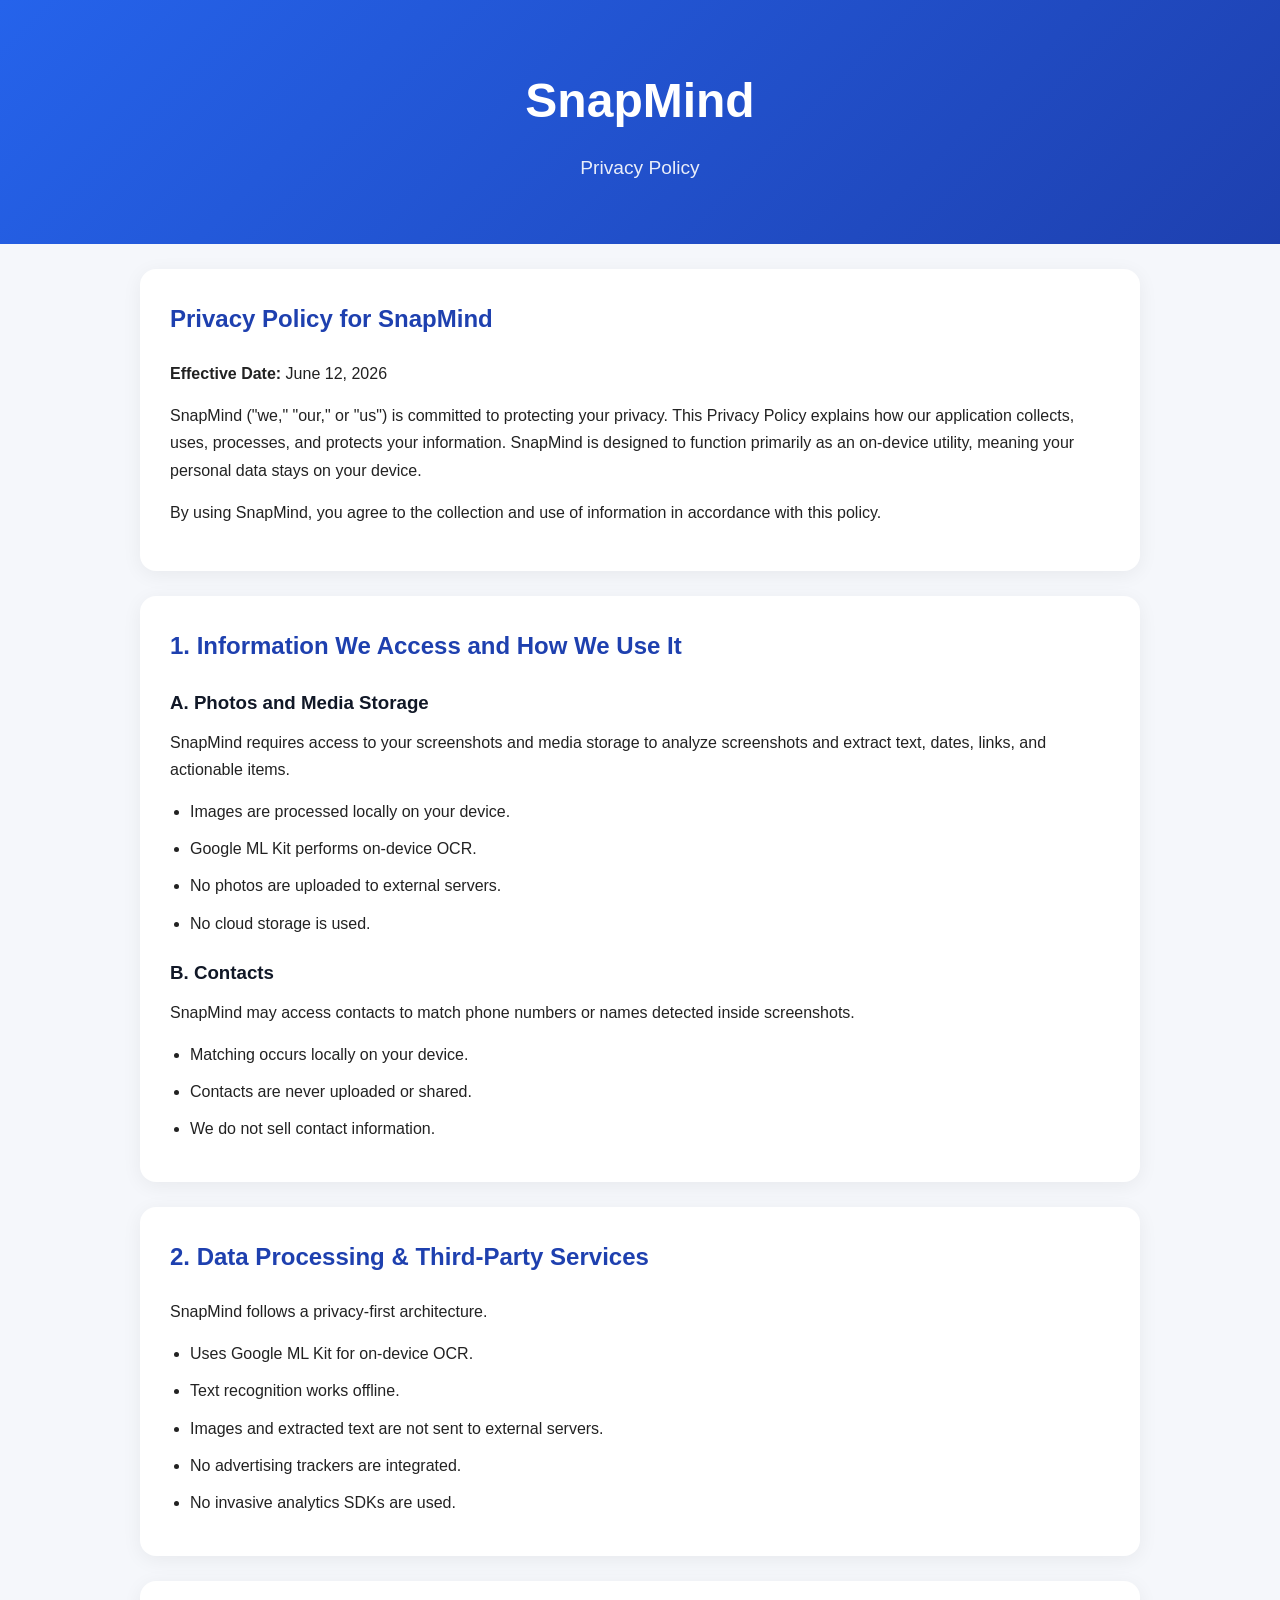
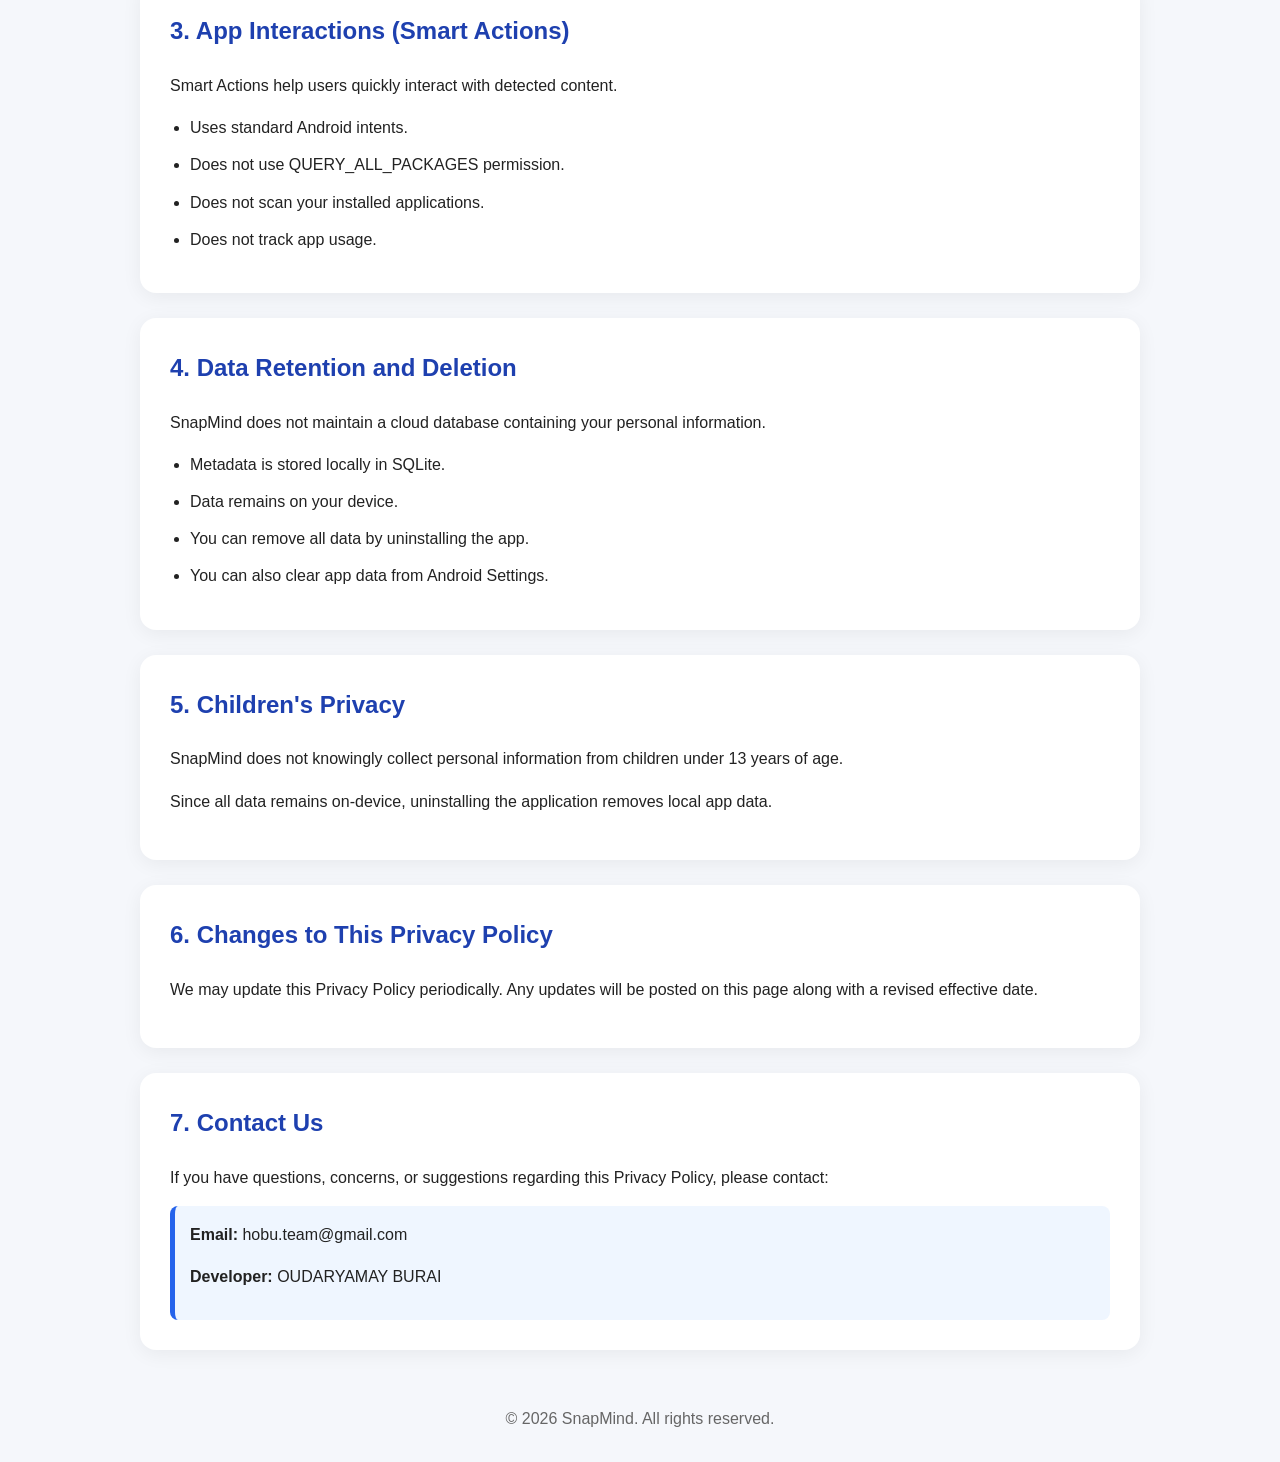
==== index.html @ 57ca498c "creating index.html and style.css" ====
<!DOCTYPE html>
<html lang="en">
<head>
    <meta charset="UTF-8">
    <meta name="viewport" content="width=device-width, initial-scale=1.0">
    <title>SnapMind Privacy Policy</title>
    <meta name="description" content="Privacy Policy for SnapMind - AI-powered screenshot organizer and smart actions app.">
    <link rel="stylesheet" href="style.css">
</head>
<body>

<header>
    <div class="container">
        <h1>SnapMind</h1>
        <p>Privacy Policy</p>
    </div>
</header>

<main class="container">

    <section class="card">
        <h2>Privacy Policy for SnapMind</h2>
        <p><strong>Effective Date:</strong> June 12, 2026</p>

        <p>
            SnapMind ("we," "our," or "us") is committed to protecting your privacy.
            This Privacy Policy explains how our application collects, uses,
            processes, and protects your information.
            SnapMind is designed to function primarily as an on-device utility,
            meaning your personal data stays on your device.
        </p>

        <p>
            By using SnapMind, you agree to the collection and use of information
            in accordance with this policy.
        </p>
    </section>

    <section class="card">
        <h2>1. Information We Access and How We Use It</h2>

        <h3>A. Photos and Media Storage</h3>
        <p>
            SnapMind requires access to your screenshots and media storage
            to analyze screenshots and extract text, dates, links,
            and actionable items.
        </p>

        <ul>
            <li>Images are processed locally on your device.</li>
            <li>Google ML Kit performs on-device OCR.</li>
            <li>No photos are uploaded to external servers.</li>
            <li>No cloud storage is used.</li>
        </ul>

        <h3>B. Contacts</h3>
        <p>
            SnapMind may access contacts to match phone numbers or names
            detected inside screenshots.
        </p>

        <ul>
            <li>Matching occurs locally on your device.</li>
            <li>Contacts are never uploaded or shared.</li>
            <li>We do not sell contact information.</li>
        </ul>
    </section>

    <section class="card">
        <h2>2. Data Processing & Third-Party Services</h2>

        <p>
            SnapMind follows a privacy-first architecture.
        </p>

        <ul>
            <li>Uses Google ML Kit for on-device OCR.</li>
            <li>Text recognition works offline.</li>
            <li>Images and extracted text are not sent to external servers.</li>
            <li>No advertising trackers are integrated.</li>
            <li>No invasive analytics SDKs are used.</li>
        </ul>
    </section>

    <section class="card">
        <h2>3. App Interactions (Smart Actions)</h2>

        <p>
            Smart Actions help users quickly interact with detected content.
        </p>

        <ul>
            <li>Uses standard Android intents.</li>
            <li>Does not use QUERY_ALL_PACKAGES permission.</li>
            <li>Does not scan your installed applications.</li>
            <li>Does not track app usage.</li>
        </ul>
    </section>

    <section class="card">
        <h2>4. Data Retention and Deletion</h2>

        <p>
            SnapMind does not maintain a cloud database containing your
            personal information.
        </p>

        <ul>
            <li>Metadata is stored locally in SQLite.</li>
            <li>Data remains on your device.</li>
            <li>You can remove all data by uninstalling the app.</li>
            <li>You can also clear app data from Android Settings.</li>
        </ul>
    </section>

    <section class="card">
        <h2>5. Children's Privacy</h2>

        <p>
            SnapMind does not knowingly collect personal information from
            children under 13 years of age.
        </p>

        <p>
            Since all data remains on-device, uninstalling the application
            removes local app data.
        </p>
    </section>

    <section class="card">
        <h2>6. Changes to This Privacy Policy</h2>

        <p>
            We may update this Privacy Policy periodically.
            Any updates will be posted on this page along with a revised
            effective date.
        </p>
    </section>

    <section class="card">
        <h2>7. Contact Us</h2>

        <p>
            If you have questions, concerns, or suggestions regarding
            this Privacy Policy, please contact:
        </p>

        <div class="contact-box">
            <p><strong>Email:</strong> hobu.team@gmail.com</p>
            <p><strong>Developer:</strong> OUDARYAMAY BURAI</p>
        </div>
    </section>

</main>

<footer>
    <div class="container">
        <p>© 2026 SnapMind. All rights reserved.</p>
    </div>
</footer>

</body>
</html>
---- style.css ----
* {
    margin: 0;
    padding: 0;
    box-sizing: border-box;
}

body {
    font-family: Inter, Segoe UI, Arial, sans-serif;
    background: #f5f7fb;
    color: #222;
    line-height: 1.7;
}

.container {
    width: 90%;
    max-width: 1000px;
    margin: auto;
}

header {
    background: linear-gradient(135deg, #2563eb, #1e40af);
    color: white;
    padding: 60px 20px;
    text-align: center;
}

header h1 {
    font-size: 3rem;
    margin-bottom: 10px;
}

header p {
    font-size: 1.2rem;
    opacity: 0.9;
}

.card {
    background: white;
    margin: 25px 0;
    padding: 30px;
    border-radius: 16px;
    box-shadow: 0 4px 20px rgba(0,0,0,0.06);
}

.card h2 {
    color: #1e40af;
    margin-bottom: 20px;
}

.card h3 {
    margin-top: 20px;
    margin-bottom: 10px;
    color: #111827;
}

.card p {
    margin-bottom: 15px;
}

.card ul {
    margin-left: 20px;
    margin-top: 10px;
}

.card li {
    margin-bottom: 10px;
}

.contact-box {
    background: #eff6ff;
    border-left: 5px solid #2563eb;
    padding: 15px;
    border-radius: 8px;
}

footer {
    text-align: center;
    padding: 30px 20px;
    color: #666;
}

@media (max-width: 768px) {

    header h1 {
        font-size: 2rem;
    }

    .card {
        padding: 20px;
    }

}
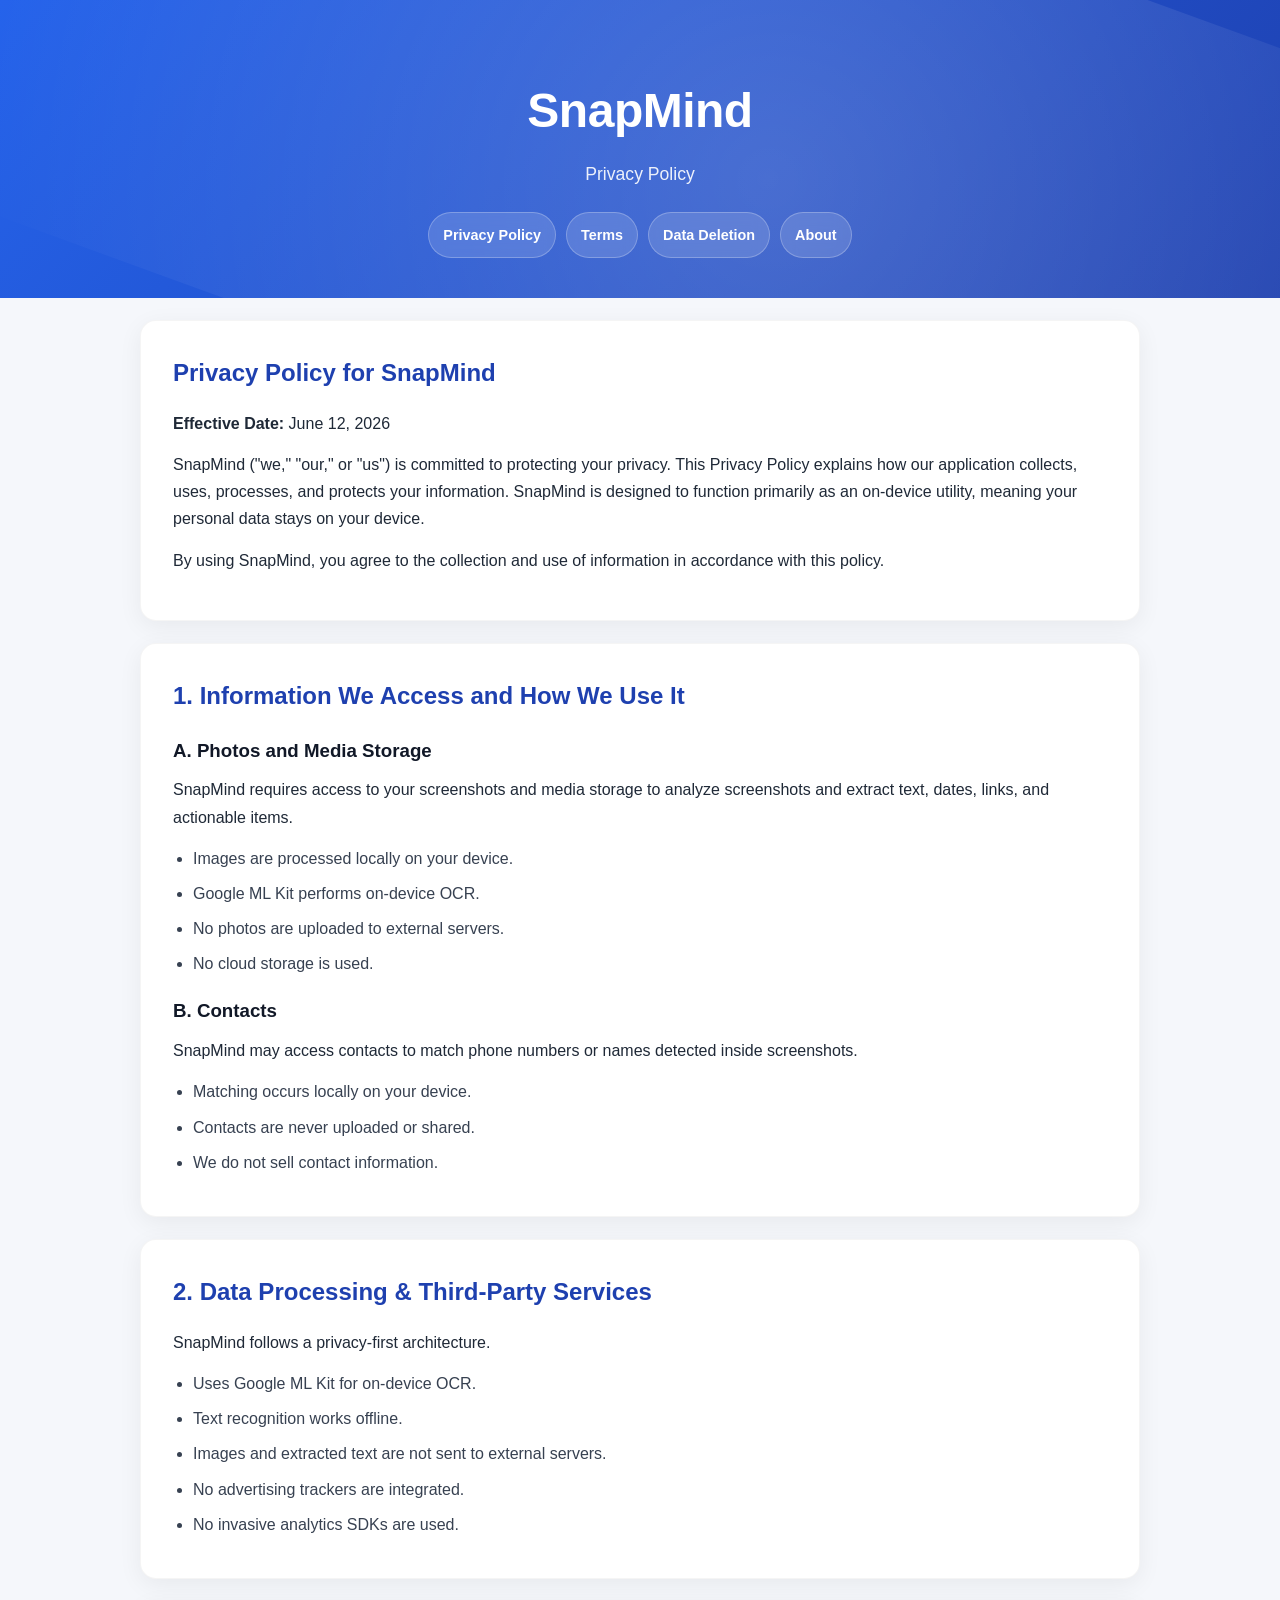
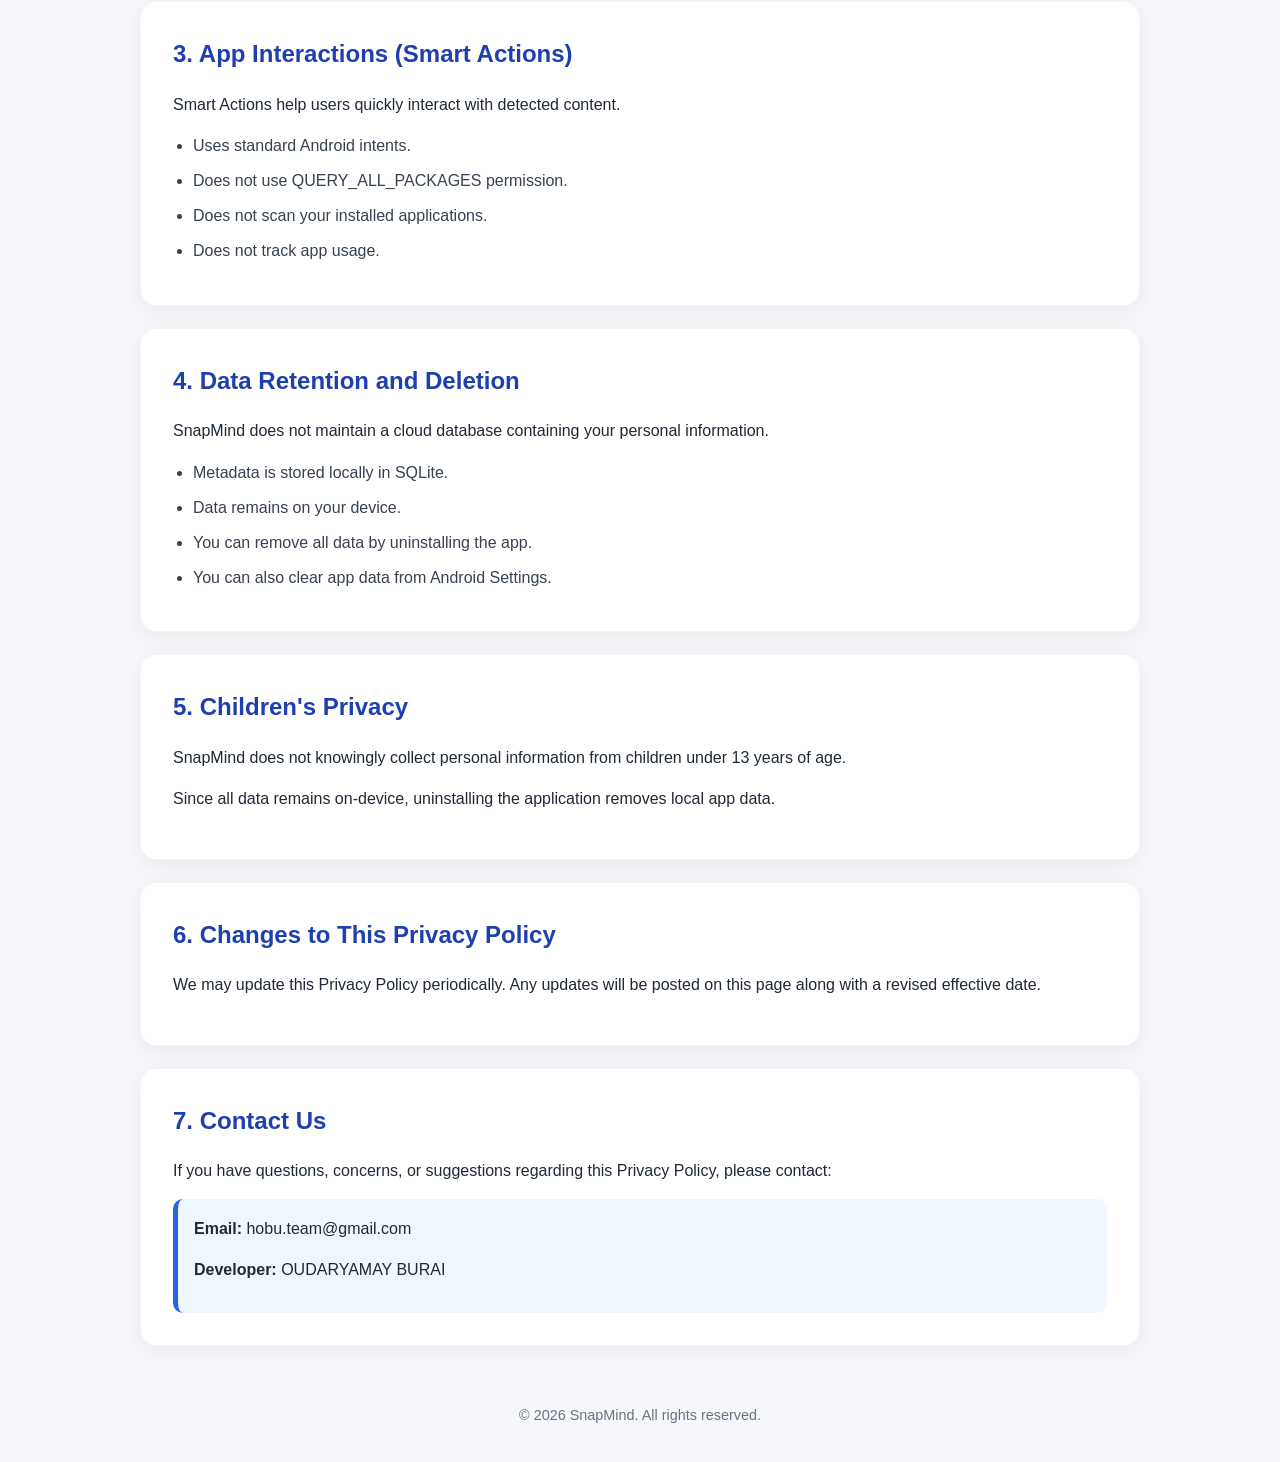
==== commit 0346355c: "Update index.html" ====
--- a/index.html
+++ b/index.html
@@ -14,6 +14,13 @@
         <h1>SnapMind</h1>
         <p>Privacy Policy</p>
     </div>
+
+    <nav class="nav-links">
+        <a href="index.html">Privacy Policy</a>
+        <a href="terms.html">Terms</a>
+        <a href="data-deletion.html">Data Deletion</a>
+        <a href="marketing.html">About</a>
+    </nav>
 </header>
 
 <main class="container">
@@ -160,4 +167,4 @@
 </footer>
 
 </body>
-</html>+</html>
--- a/style.css
+++ b/style.css
@@ -1,92 +1,336 @@
+/* =========================
+   RESET + BASE
+========================= */
 * {
     margin: 0;
     padding: 0;
     box-sizing: border-box;
 }
 
+:root {
+    --primary: #1e40af;
+    --primary-light: #2563eb;
+    --bg: #f5f7fb;
+    --text: #1f2937;
+    --muted: #6b7280;
+    --card: #ffffff;
+    --radius: 16px;
+}
+
 body {
     font-family: Inter, Segoe UI, Arial, sans-serif;
-    background: #f5f7fb;
-    color: #222;
+    background: var(--bg);
+    color: var(--text);
     line-height: 1.7;
-}
-
+    -webkit-font-smoothing: antialiased;
+}
+
+/* =========================
+   LAYOUT
+========================= */
 .container {
-    width: 90%;
+    width: 92%;
     max-width: 1000px;
     margin: auto;
 }
 
+/* =========================
+   HEADER (MODERN HERO STYLE)
+========================= */
 header {
-    background: linear-gradient(135deg, #2563eb, #1e40af);
+    background: linear-gradient(135deg, var(--primary-light), var(--primary));
     color: white;
-    padding: 60px 20px;
     text-align: center;
+    padding: 70px 20px 40px;
+    position: relative;
+    overflow: hidden;
+}
+
+/* subtle glow */
+header::before {
+    content: "";
+    position: absolute;
+    top: -40%;
+    left: -40%;
+    width: 200%;
+    height: 200%;
+    background: radial-gradient(circle, rgba(255,255,255,0.18), transparent 60%);
+    transform: rotate(20deg);
 }
 
 header h1 {
     font-size: 3rem;
-    margin-bottom: 10px;
+    font-weight: 700;
+    letter-spacing: -0.5px;
+    margin-bottom: 8px;
 }
 
 header p {
-    font-size: 1.2rem;
+    font-size: 1.1rem;
     opacity: 0.9;
 }
 
+/* =========================
+   NAVIGATION (IMPROVED)
+========================= */
+.nav-links {
+    margin-top: 22px;
+    display: flex;
+    justify-content: center;
+    flex-wrap: wrap;
+    gap: 10px;
+    position: relative;
+    z-index: 2;
+}
+
+.nav-links a {
+    color: white;
+    text-decoration: none;
+    font-weight: 600;
+    font-size: 0.9rem;
+
+    padding: 10px 14px;
+    border-radius: 999px;
+
+    background: rgba(255, 255, 255, 0.14);
+    border: 1px solid rgba(255, 255, 255, 0.25);
+
+    transition: all 0.25s ease;
+    backdrop-filter: blur(8px);
+    -webkit-backdrop-filter: blur(8px);
+}
+
+.nav-links a:hover {
+    background: white;
+    color: var(--primary);
+    transform: translateY(-2px);
+    box-shadow: 0 10px 25px rgba(0, 0, 0, 0.18);
+}
+
+.nav-links a:active {
+    transform: scale(0.97);
+}
+
+/* =========================
+   CARDS
+========================= */
 .card {
-    background: white;
-    margin: 25px 0;
-    padding: 30px;
-    border-radius: 16px;
-    box-shadow: 0 4px 20px rgba(0,0,0,0.06);
+    background: var(--card);
+    margin: 22px 0;
+    padding: 32px;
+    border-radius: var(--radius);
+    box-shadow: 0 6px 24px rgba(0,0,0,0.06);
+    border: 1px solid rgba(0,0,0,0.04);
+    transition: transform 0.2s ease, box-shadow 0.2s ease;
+}
+
+.card:hover {
+    transform: translateY(-2px);
+    box-shadow: 0 10px 30px rgba(0,0,0,0.08);
 }
 
 .card h2 {
-    color: #1e40af;
-    margin-bottom: 20px;
+    color: var(--primary);
+    margin-bottom: 16px;
+    font-size: 1.5rem;
 }
 
 .card h3 {
-    margin-top: 20px;
+    margin-top: 18px;
     margin-bottom: 10px;
     color: #111827;
 }
 
 .card p {
-    margin-bottom: 15px;
-}
-
+    margin-bottom: 14px;
+    color: var(--text);
+}
+
+/* =========================
+   LISTS
+========================= */
 .card ul {
     margin-left: 20px;
     margin-top: 10px;
 }
 
 .card li {
-    margin-bottom: 10px;
-}
-
+    margin-bottom: 8px;
+    color: #374151;
+}
+
+/* =========================
+   CONTACT BOX
+========================= */
 .contact-box {
     background: #eff6ff;
-    border-left: 5px solid #2563eb;
-    padding: 15px;
-    border-radius: 8px;
-}
-
+    border-left: 5px solid var(--primary-light);
+    padding: 16px;
+    border-radius: 10px;
+}
+
+/* =========================
+   FOOTER
+========================= */
 footer {
     text-align: center;
-    padding: 30px 20px;
-    color: #666;
-}
-
+    padding: 35px 20px;
+    color: var(--muted);
+    font-size: 0.9rem;
+}
+
+/* =========================
+   RESPONSIVE
+========================= */
 @media (max-width: 768px) {
-
     header h1 {
-        font-size: 2rem;
+        font-size: 2.2rem;
     }
 
     .card {
-        padding: 20px;
-    }
-
-}+        padding: 22px;
+    }
+}
+
+@media (max-width: 480px) {
+    header {
+        padding: 60px 16px 30px;
+    }
+
+    .nav-links {
+        gap: 8px;
+    }
+
+    .nav-links a {
+        font-size: 0.8rem;
+        padding: 8px 12px;
+    }
+}
+
+
+/* =========================
+   HERO LANDING PAGE
+========================= */
+.hero {
+    background: linear-gradient(135deg, #2563eb, #1e40af);
+    color: white;
+    text-align: center;
+    padding: 90px 20px 60px;
+    position: relative;
+    overflow: hidden;
+}
+
+.hero::before {
+    content: "";
+    position: absolute;
+    width: 200%;
+    height: 200%;
+    top: -50%;
+    left: -50%;
+    background: radial-gradient(circle, rgba(255,255,255,0.18), transparent 60%);
+}
+
+.hero h1 {
+    font-size: 3.2rem;
+    margin-bottom: 10px;
+}
+
+.hero p {
+    font-size: 1.2rem;
+    opacity: 0.9;
+}
+
+/* =========================
+   BUTTONS
+========================= */
+.hero-buttons {
+    margin-top: 25px;
+    display: flex;
+    justify-content: center;
+    gap: 12px;
+    flex-wrap: wrap;
+}
+
+.btn {
+    padding: 12px 18px;
+    border-radius: 999px;
+    text-decoration: none;
+    font-weight: 600;
+    transition: 0.25s ease;
+    display: inline-block;
+}
+
+.btn.primary {
+    background: white;
+    color: #1e40af;
+}
+
+.btn.primary:hover {
+    transform: translateY(-2px);
+    box-shadow: 0 10px 25px rgba(0,0,0,0.2);
+}
+
+.btn.secondary {
+    background: rgba(255,255,255,0.15);
+    color: white;
+    border: 1px solid rgba(255,255,255,0.3);
+}
+
+.btn.secondary:hover {
+    background: white;
+    color: #1e40af;
+}
+
+.btn.large {
+    padding: 14px 26px;
+    font-size: 1.1rem;
+}
+
+/* =========================
+   FEATURES GRID
+========================= */
+.grid {
+    display: grid;
+    grid-template-columns: repeat(auto-fit, minmax(220px, 1fr));
+    gap: 16px;
+    margin-top: 20px;
+}
+
+.feature {
+    background: #f9fafb;
+    padding: 16px;
+    border-radius: 12px;
+    border: 1px solid #eee;
+}
+
+.feature h3 {
+    margin-bottom: 8px;
+}
+
+/* =========================
+   STEPS
+========================= */
+.steps {
+    margin-left: 20px;
+    margin-top: 10px;
+}
+
+.steps li {
+    margin-bottom: 10px;
+    font-weight: 500;
+}
+
+/* =========================
+   CENTER SECTION
+========================= */
+.center {
+    text-align: center;
+}
+
+/* =========================
+   HIGHLIGHT BOX
+========================= */
+.highlight {
+    background: #eff6ff;
+    border: 1px solid #dbeafe;
+}
